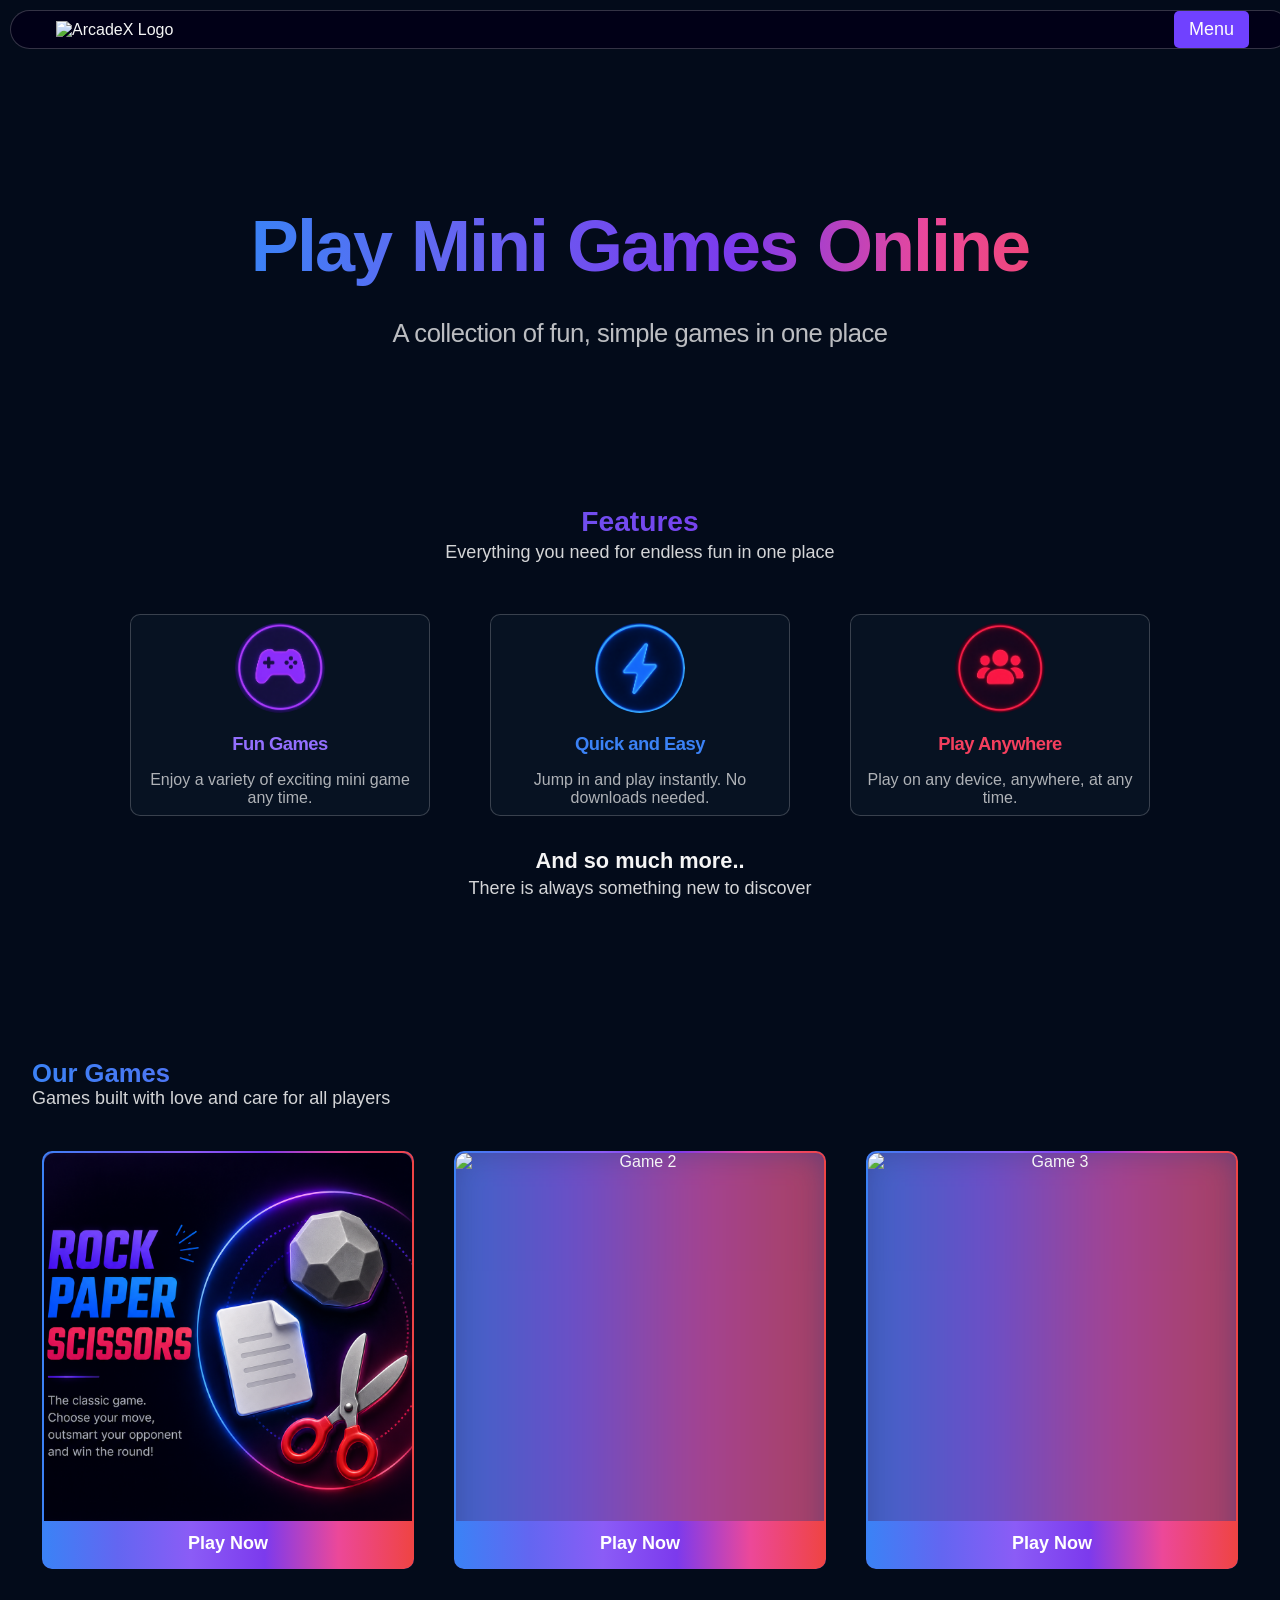
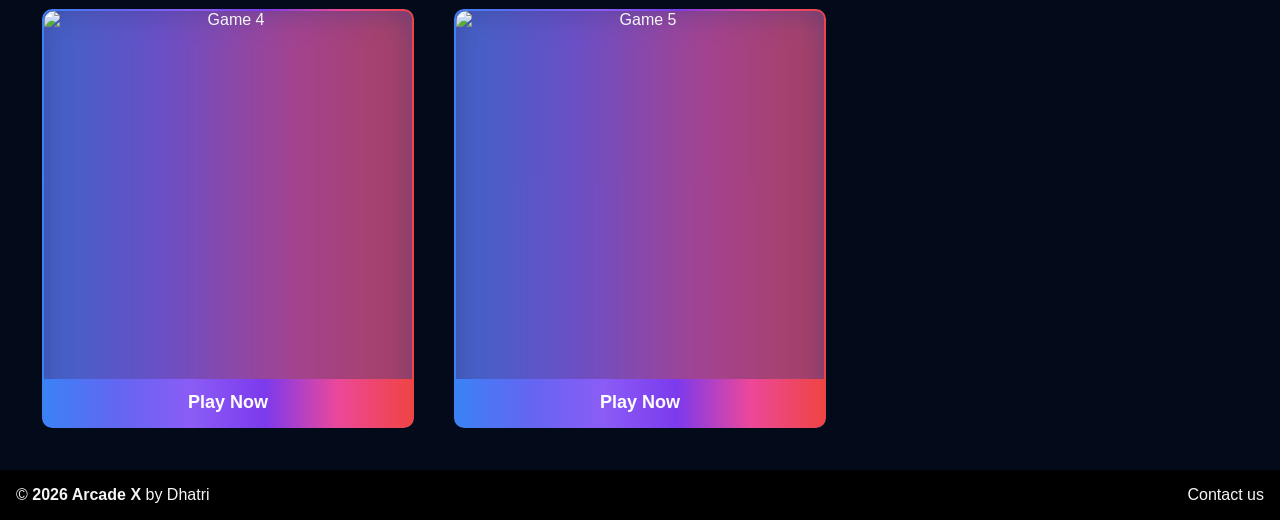
==== index.html @ 5cbf5bf0 "Basic formatting in code" ====
<!DOCTYPE html>
<html lang="en">
<head>
    <meta charset="UTF-8">
    <meta name="viewport" content="width=device-width, initial-scale=1.0">
    <title>Arcade X</title>
    <link rel="stylesheet" href="styles.css">
</head>
<body>

    <nav class="navbar">
        <div class="logo">
            <img src="images/logo.png" alt="ArcadeX Logo">
        </div>
        <div class="nav-links">
            <a>Menu</a>
        </div>
    </nav>

    <h1><span class="grad-text">Play Mini Games Online</span></h1>
    <h2>A collection of fun, simple games in one place</h2>

    <h3 class="grad-text" id="featuresMain">Features</h3>
    <p class="features-sub">Everything you need for endless fun in one place</p>

    <div class="features">

        <div class="featureBox">
            <img src="images/feature1.png" alt="Feature 1" class="feature-image">
            <h4 class="feature-title" style="color: #936ffe;">Fun Games</h4>
            <p class="feature-description">Enjoy a variety of exciting mini game any time.</p>
        </div>

        <div class="featureBox">
            <img src="images/feature2.png" alt="Feature 2" class="feature-image">
            <h4 class="feature-title" style="color: #3B82F6 ;">Quick and Easy</h4>
            <p class="feature-description">Jump in and play instantly. No downloads needed.</p>
        </div>

        <div class="featureBox">
            <img src="images/feature3.png" alt="Feature 3" class="feature-image">
            <h4 class="feature-title" style="color: #F43F5E;">Play Anywhere</h4>
            <p class="feature-description">Play on any device, anywhere, at any time.</p>
        </div>
    </div>

    <h3 class="featuresHeading">And so much more..</h3>
    <p class="features-sub">There is always something new to discover</p>

    <h3 class="grad-text" id="ourGames">Our Games</h3>
    <p class="ourGames-sub">Games built with love and care for all players</p>

    <div class="allGames">

        <div class="gameBox">
            <img src="images/game1.png" alt="Game 1" class="gameImage">
            <button class="playButton" onclick="window.location.href='RockPaperScissors/rps.html'">Play Now</button>
        </div>

        <div class="gameBox">
            <img src="images/game2.png" alt="Game 2" class="gameImage">
            <button class="playButton" onclick="window.location.href='TicTacToe/tictactoe.html'">Play Now</button>
        </div>

        <div class="gameBox">
            <img src="images/game3.png" alt="Game 3" class="gameImage">
            <button class="playButton" onclick="window.location.href='gameHub/rock-paper-scissors.html'">Play Now</button>
        </div>

        <div class="gameBox">
            <img src="images/game4.png" alt="Game 4" class="gameImage">
            <button class="playButton" onclick="window.location.href='gameHub/rock-paper-scissors.html'">Play Now</button>
        </div>

        <div class="gameBox">
            <img src="images/game5.png" alt="Game 5" class="gameImage">
            <button class="playButton" onclick="window.location.href='gameHub/rock-paper-scissors.html'">Play Now</button>
        </div>
    </div>

<footer class="footer">
    <p>&copy; <b>2026 Arcade X</b> by Dhatri</p>
    <p>Contact us</p>
</footer>

</body>
</html>
---- styles.css ----
* {
  margin: 0;
  padding: 0;
  box-sizing: border-box;
}

html {
  scroll-behavior: smooth;
}

body {
  font-family: 'Roboto', 'Noto Sans SC', 'PingFang SC', 'Helvetica Neue', Arial, sans-serif;
  color: #f5f5f5;
  text-align: center;
  background-color: #030B1A;
}

.navbar {
  margin: 10px;
  position: sticky;
  top: 0;
  z-index: 999;
  display: flex;
  justify-content: space-between;
  align-items: center;
  width: 100%;
  max-width: 2000px;
  flex-wrap: wrap;              
  padding: 0px 40px;
  background: rgba(1, 0, 23); 
  border-radius: 30px;
  border: 1px solid rgba(255, 255, 255, 0.2);
}

.logo img {
  height: 70px;                
  max-width: 100%;
  transition: transform 0.3s ease;
  padding: 5px;
}

.nav-links {
  cursor: pointer;
  display: flex;
  gap: 20px;
  flex-wrap: wrap;  
  transition: transform 10s ease-in-out;          
}

.logo img:hover {
  transform: scale(1.07);      
}

.nav-links a {
position: relative;
color: rgb(253, 252, 252);
text-decoration: none;
font-size: 18px;
background-color: #7041ff;
padding: 8px 15px;
border-radius: 5px
}

.nav-links a:hover {
  background-color: #4a20c9e2;
}

.grad-text {
    background: linear-gradient(
        90deg,
        #3B82F6 0%,
        #6366F1 10%,
        #7C3AED 25%,
        #EC4899 35%,
        #EF4444 50%,
        #EC4899 70%,
        #7C3AED 85%,
        #6366F1 90%,
        #3B82F6 100%
    );
  background-size: 250%;
  -webkit-background-clip: text;
  -webkit-text-fill-color: transparent;
  animation: cyanFlow 7s ease-in-out infinite;
}

@keyframes cyanFlow {
  0% {
    background-position: 0% center;
  }
  50% {
    background-position: 125% center;
  }
  100% {
    background-position: 250% center;
  }
}

.first {color: #9e5dfa;}
.second {color: #2668f8;}
.third {color: #f63b6d;}

h1 {
  font-family: 'Orbitron' , 'Poppins', 'Inter', 'Segoe UI', sans-serif;
  margin-top: clamp(6rem, 12vw, 12rem);
  font-size: clamp(2.5rem, 8vw, 4.5rem);
  font-weight: 700;
  letter-spacing: -2px;
  margin-bottom: clamp(0.5rem, 1vw, 1rem);
  line-height: 1.2;
  text-align: center;
  word-spacing: 2px;
  -webkit-font-smoothing: antialiased;
  -moz-osx-font-smoothing: grayscale;
}

h2 {
  display: inline-block;
  letter-spacing: -0.5px;
  line-height: 1.5;
  text-align: center;
  font-size: clamp(20px, 2vw, 60px);
  color: #f5f5f5f4;
  opacity: 0.8;
  margin-top: 12px;
  font-weight: 400;
  margin-bottom: clamp(6rem, 12vw, 12rem);
}

.featuresHeading {
  font-size: clamp(20px, 1.7vw, 30px);
  text-align: center;
}

#featuresMain {
  font-size: clamp(20px, 2.2vw, 40px);
}

.features {
  display: flex;
  justify-content: center;
  gap: clamp(20px, 5vw, 60px);
  flex-wrap: wrap; 
  margin-top: clamp(2rem, 4vw, 4rem);
  margin-bottom: clamp(2rem, 2vw, 4rem);
}

.featureBox {
  padding: clamp(0.5rem, 0.5vw, 1rem);
  background-color: #071222;
  flex: 1 1 300px; 
  max-width: 300px;
  text-align: center;
  transition: transform 0.3s ease;
  border-radius: 10px;
  border: 1px solid rgba(255, 255, 255, 0.2);
}

@media (max-width: 768px) {
  .featureBox {
    flex: 1 1 100%;
    max-width: 100%;
  }
}

.featureBox:hover {
  transform: translateY(-8px) scale(1.004);
  border-color: rgba(255, 255, 255, 0.37);
}

.features-sub {
  font-size: clamp(15px, 1.5vw, 18px);
  text-align: center;
  margin-top: clamp(0.25rem, 0.25vw, 0.5rem);
  margin-bottom: clamp(1rem, 3.5vw, 5rem);
  color: #f5f5f5dd;
}

.feature-image {
  width: clamp(50px, 7vw, 125px);
  height: clamp(50px, 7vw, 125px);
  object-fit: cover;
  border-radius: 50%;
}

.feature-title {
  font-size: clamp(0.5rem, 1.5vw, 1.15rem);
  letter-spacing: -0.5px;
  margin-top: clamp(1rem, 1vw, 2rem);
  margin-bottom: clamp(1rem, 1vw, 2rem);
  font-weight: 600;
}

.feature-description {
  opacity: 0.7;
}

#ourGames {
  font-size: clamp(20px, 2vw, 40px);
  margin-top: clamp(10rem, 1vw, 30rem);
  text-align: left;
  margin-left: clamp(0.25rem, 2.5vw, 5rem);
}

.ourGames-sub {
  font-size: clamp(15px, 1.5vw, 18px);
  text-align: left;
  margin-left: clamp(0.25rem, 2.5vw, 5rem);
  color: #f5f5f5f4;
  opacity: 0.9;
}

.allGames {
  margin: clamp(2rem, 1vw, 4rem);
  gap: clamp(2rem, 1vw, 4rem);
  display: grid;
  grid-template-columns: repeat(auto-fit, minmax(300px, 1fr));
  gap: 20px;
}

.gameBox {
  margin:10px;
  padding: 2px;
  background-color: #3b3c83;
  border-radius: 10px;
  display: flex;
  flex-direction: column;   
  align-items: center;      
  justify-content: center;
  position: relative;
  overflow: hidden;
  z-index: 1;
  transition: transform 0.3s ease;
}

.gameBox::before {
  content: "";
  position: absolute;
  inset: 0;
  padding: 2px; 
  border-radius: 10px;
  background: linear-gradient(
    90deg,
    #3B82F6,
    #6366F1,
    #8B5CF6,
    #7C3AED,
    #EC4899,
    #EF4444
  );
  -webkit-mask: 
    linear-gradient(#000 0 0) content-box, 
    linear-gradient(#000 0 0);
  -webkit-mask-composite: xor;
  mask-composite: exclude;
  z-index: -1;
}

.gameBox::after {
  content: "";
  position: absolute;
  inset: -10px;
  border-radius: 10px;
  background: linear-gradient(
    90deg,
    #3B82F6,
    #8B5CF6,
    #EC4899,
    #EF4444
  );
  filter: blur(20px);
  opacity: 0.6;
  z-index: -2;
}

.gameBox:hover {
  transform: scale(1.02) translateY(-8px);
  box-shadow: 0 10px 30px rgba(0,0,0,0.4);
}

.gameImage {
  width: 100%;
  aspect-ratio: 1/1;
  object-fit: cover;
  display: block;
  border-radius: 10px 10px 0 0;
}

.playButton {
  color: #fff;
  border: none;
  padding: clamp(0.5rem, 1vw, 1rem) clamp(1rem, 2vw, 2rem);
  font-size: clamp(14px, 1.5vw, 18px);
  cursor: pointer;
  transition: background-color 0.3s ease;
  font-weight: 700;
  width: 100%;
  border-radius: 0 0 5px 5px;
  background: linear-gradient(
    90deg,
    #3B82F6,
    #6366F1,
    #8B5CF6,
    #7C3AED,
    #EC4899,
    #EF4444
  );
}

.footer{
  background-color: rgba(0, 0, 0);
  display: flex;
  flex-wrap: wrap;
  justify-content: space-between;
  padding:clamp(1rem, 1vw, 2rem) clamp(1rem, 1vw, 4rem);
}
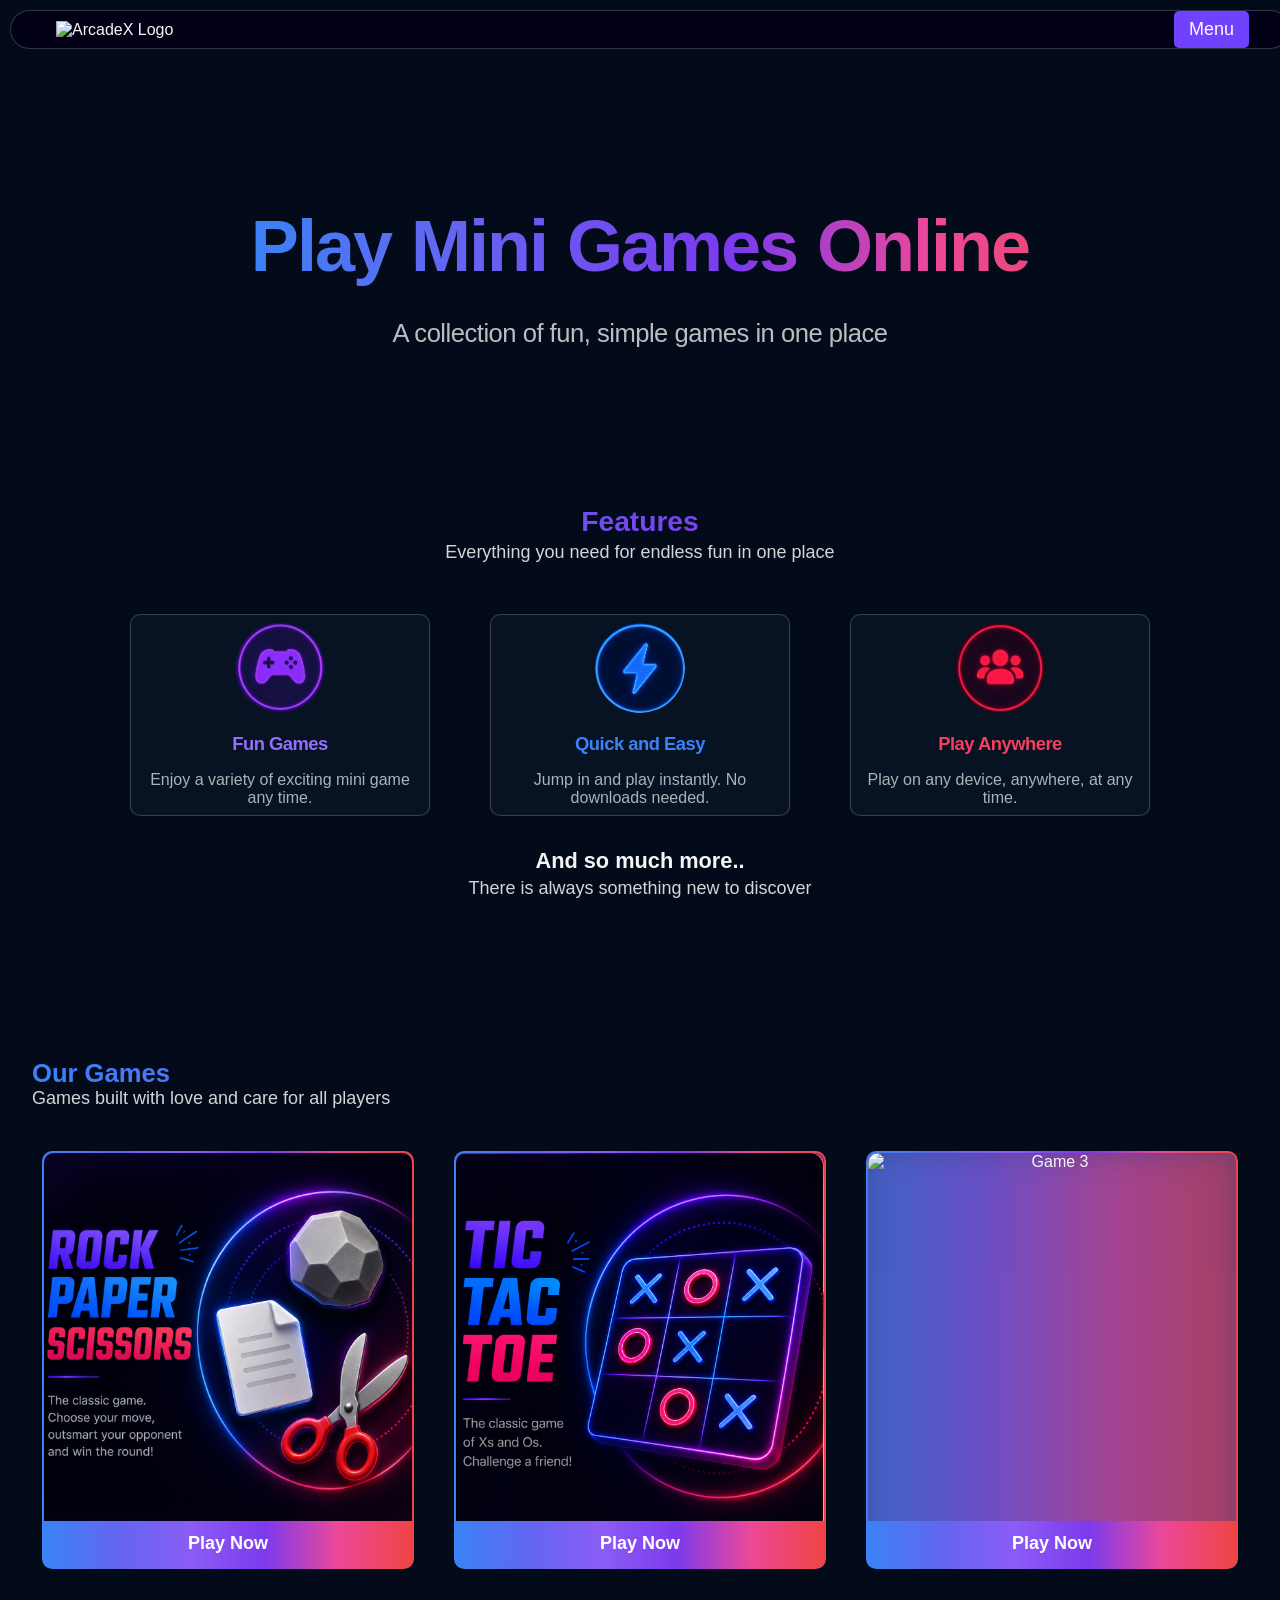
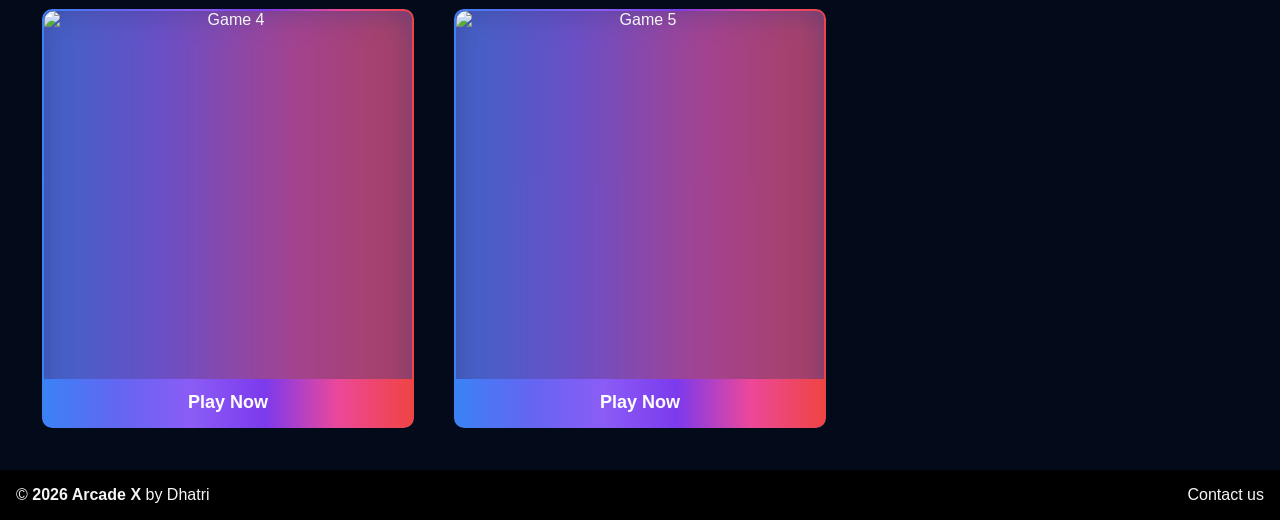
==== commit 88c4ac08: "Tic tac toe & 2048 game logic written" ====
--- a/index.html
+++ b/index.html
@@ -64,7 +64,7 @@
 
         <div class="gameBox">
             <img src="images/game3.png" alt="Game 3" class="gameImage">
-            <button class="playButton" onclick="window.location.href='gameHub/rock-paper-scissors.html'">Play Now</button>
+            <button class="playButton" onclick="window.location.href='2048/the2048.html'">Play Now</button>
         </div>
 
         <div class="gameBox">
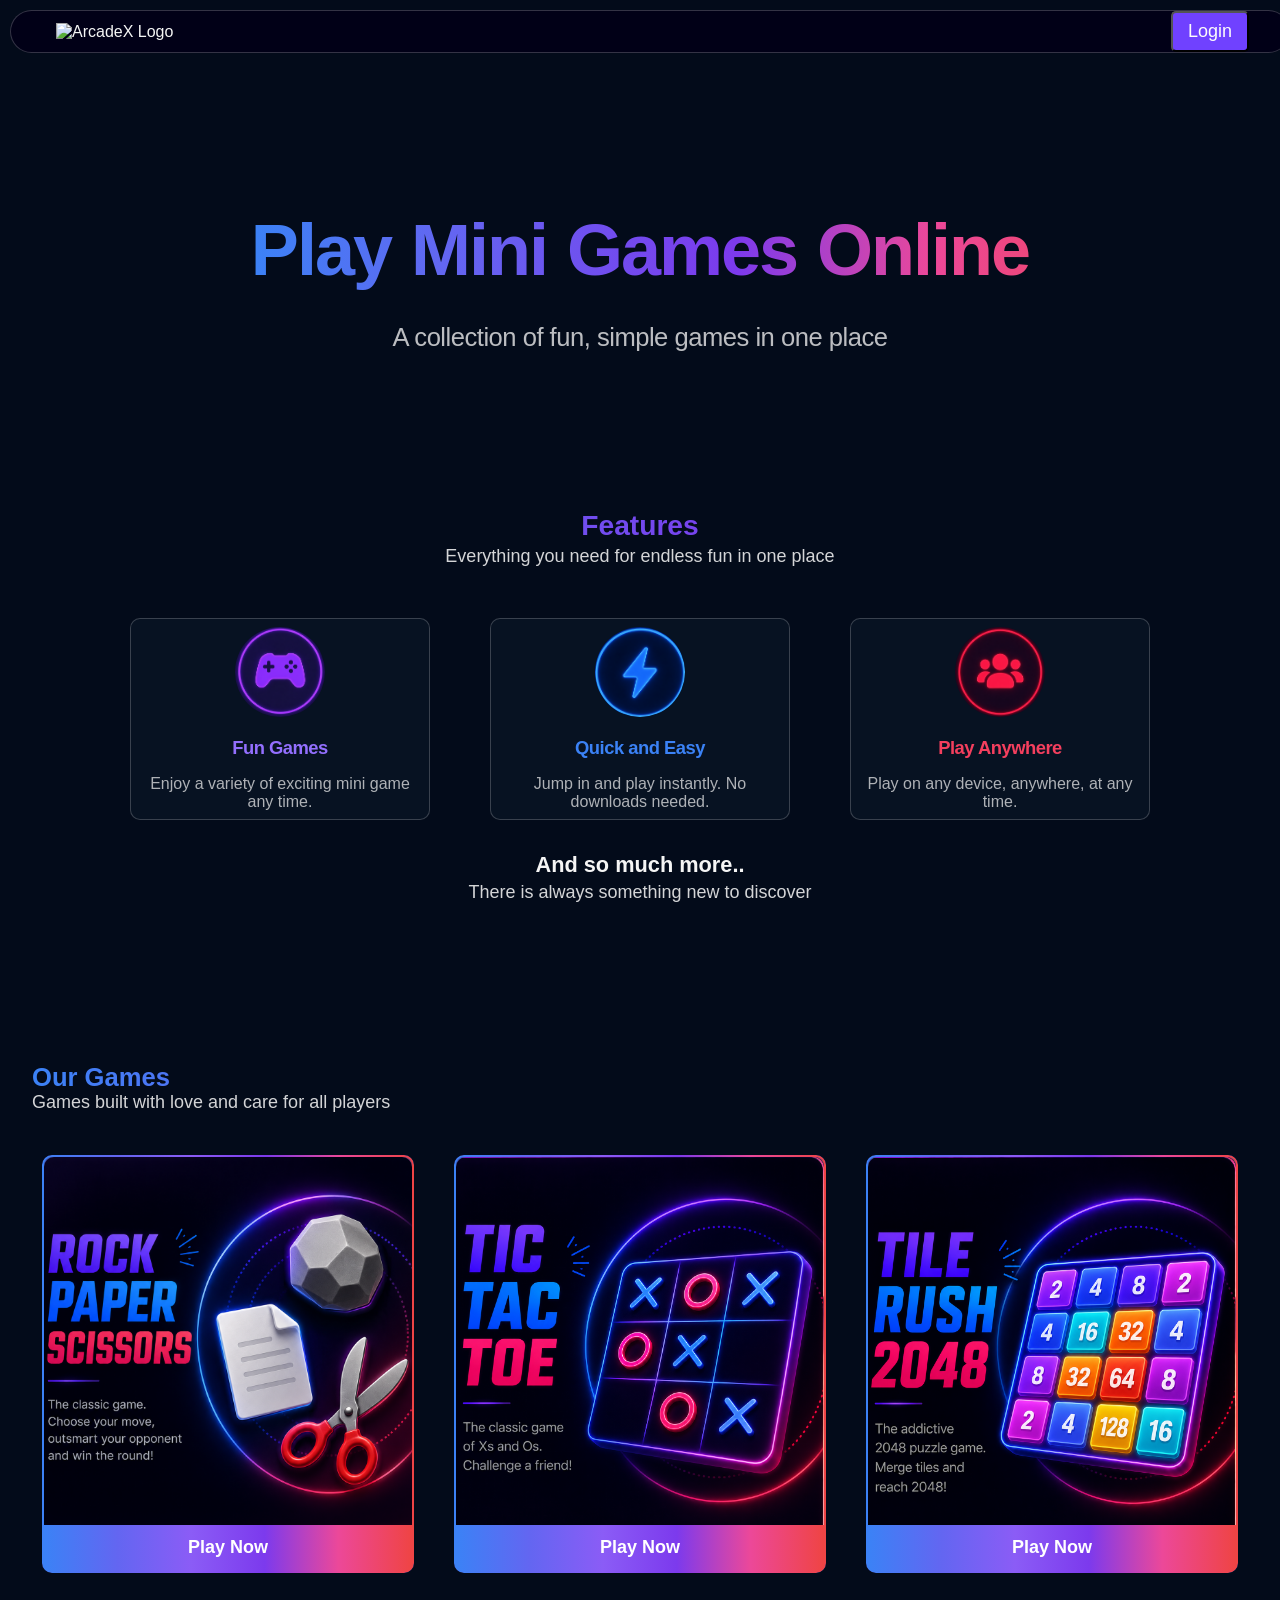
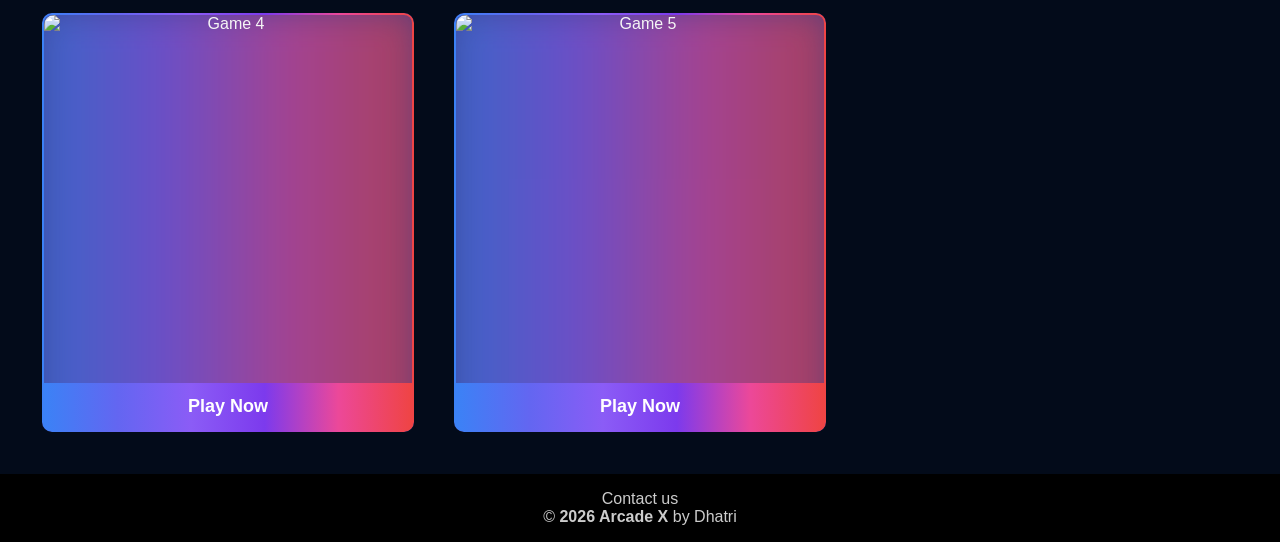
==== commit f3aedfa6: "1.Added choice boxes in rock paper scissors 2.Made login box UI" ====
--- a/index.html
+++ b/index.html
@@ -13,7 +13,7 @@
             <img src="images/logo.png" alt="ArcadeX Logo">
         </div>
         <div class="nav-links">
-            <a>Menu</a>
+            <button id="loginBtn">Login</button>
         </div>
     </nav>
 
@@ -79,10 +79,29 @@
     </div>
 
 <footer class="footer">
+    <p>Contact us</p>
     <p>&copy; <b>2026 Arcade X</b> by Dhatri</p>
-    <p>Contact us</p>
 </footer>
 
+
+<div class="login-modal" id="loginModal">
+
+  <div class="login-box">
+    <span id="closeBtn">&times;</span>
+
+    <p class="grad-text" id ="loginHeading">Login</h2></p>
+
+    <input type="email" placeholder="Email">
+    <input type="password" placeholder="Password">
+    <a class="logintext">Forgot Password?</a>
+
+    <button>Login</button>
+    <span class="logintext">Don't have an account?<a>Sign Up</a></span>
+
+  </div>
+
+</div>
+<script src="app.js"></script>
 </body>
 </html>
 
--- a/styles.css
+++ b/styles.css
@@ -39,29 +39,22 @@
   padding: 5px;
 }
 
-.nav-links {
-  cursor: pointer;
-  display: flex;
-  gap: 20px;
-  flex-wrap: wrap;  
-  transition: transform 10s ease-in-out;          
+#loginBtn {
+  cursor: pointer;  
+  transition: transform 10s ease-in-out; 
+  position: relative;
+  color: rgb(253, 252, 252);
+  font-size: 18px;
+  background-color: #7041ff;
+  padding: 8px 15px;
+  border-radius: 5px         
 }
 
 .logo img:hover {
   transform: scale(1.07);      
 }
 
-.nav-links a {
-position: relative;
-color: rgb(253, 252, 252);
-text-decoration: none;
-font-size: 18px;
-background-color: #7041ff;
-padding: 8px 15px;
-border-radius: 5px
-}
-
-.nav-links a:hover {
+#loginBtn:hover {
   background-color: #4a20c9e2;
 }
 
@@ -309,8 +302,78 @@
 
 .footer{
   background-color: rgba(0, 0, 0);
-  display: flex;
-  flex-wrap: wrap;
-  justify-content: space-between;
   padding:clamp(1rem, 1vw, 2rem) clamp(1rem, 1vw, 4rem);
+  color: rgba(255, 255, 255, 0.8);
+}
+
+.login-modal {
+  display: none;
+  position: fixed;
+  top: 0;
+  left: 0;
+  width: 100%;
+  height: 100%;
+  background: rgba(0,0,0,0.7);
+  justify-content: center;
+  align-items: center;
+  z-index: 9999;
+}
+
+.login-box {
+  background: #030B1A;
+  width: 300px;
+  border-radius: 5px;
+  text-align: center;
+  color: white;
+  position: relative;
+  padding: 15px;
+  border: 1px solid rgba(245, 245, 245, 0.6);
+}
+
+#loginHeading{
+  font-size: clamp(20px, 2vw, 40px);
+  font-weight: 900;
+  text-align: left;
+}
+
+#closeBtn {
+  background-color: #EF4444;
+  position: absolute;
+  top: 0px;
+  right: 0px;
+  cursor: pointer;
+  font-size: 20px;
+  padding-left: 5px;
+  padding-right: 5px;
+  border-radius: 0 5px 0 5px;
+}
+
+
+.login-box input {
+  width: 100%;
+  padding: 10px;
+  margin: 10px 0;
+  border: none;
+  border-radius: 5px;
+}
+
+.login-box button {
+  padding: 10px;
+  width: 100%;
+  background: #8b5cf6;
+  border: none;
+  color: white;
+  font-size: larger;
+  border-radius: 5px;
+  margin: 5px 0 5px 0;
+}
+
+.logintext{
+  font-size: small;
+  margin-bottom: 5px;
+}
+
+.login-box a{
+  color: #a57ffd;
+  text-decoration: underline;
 }
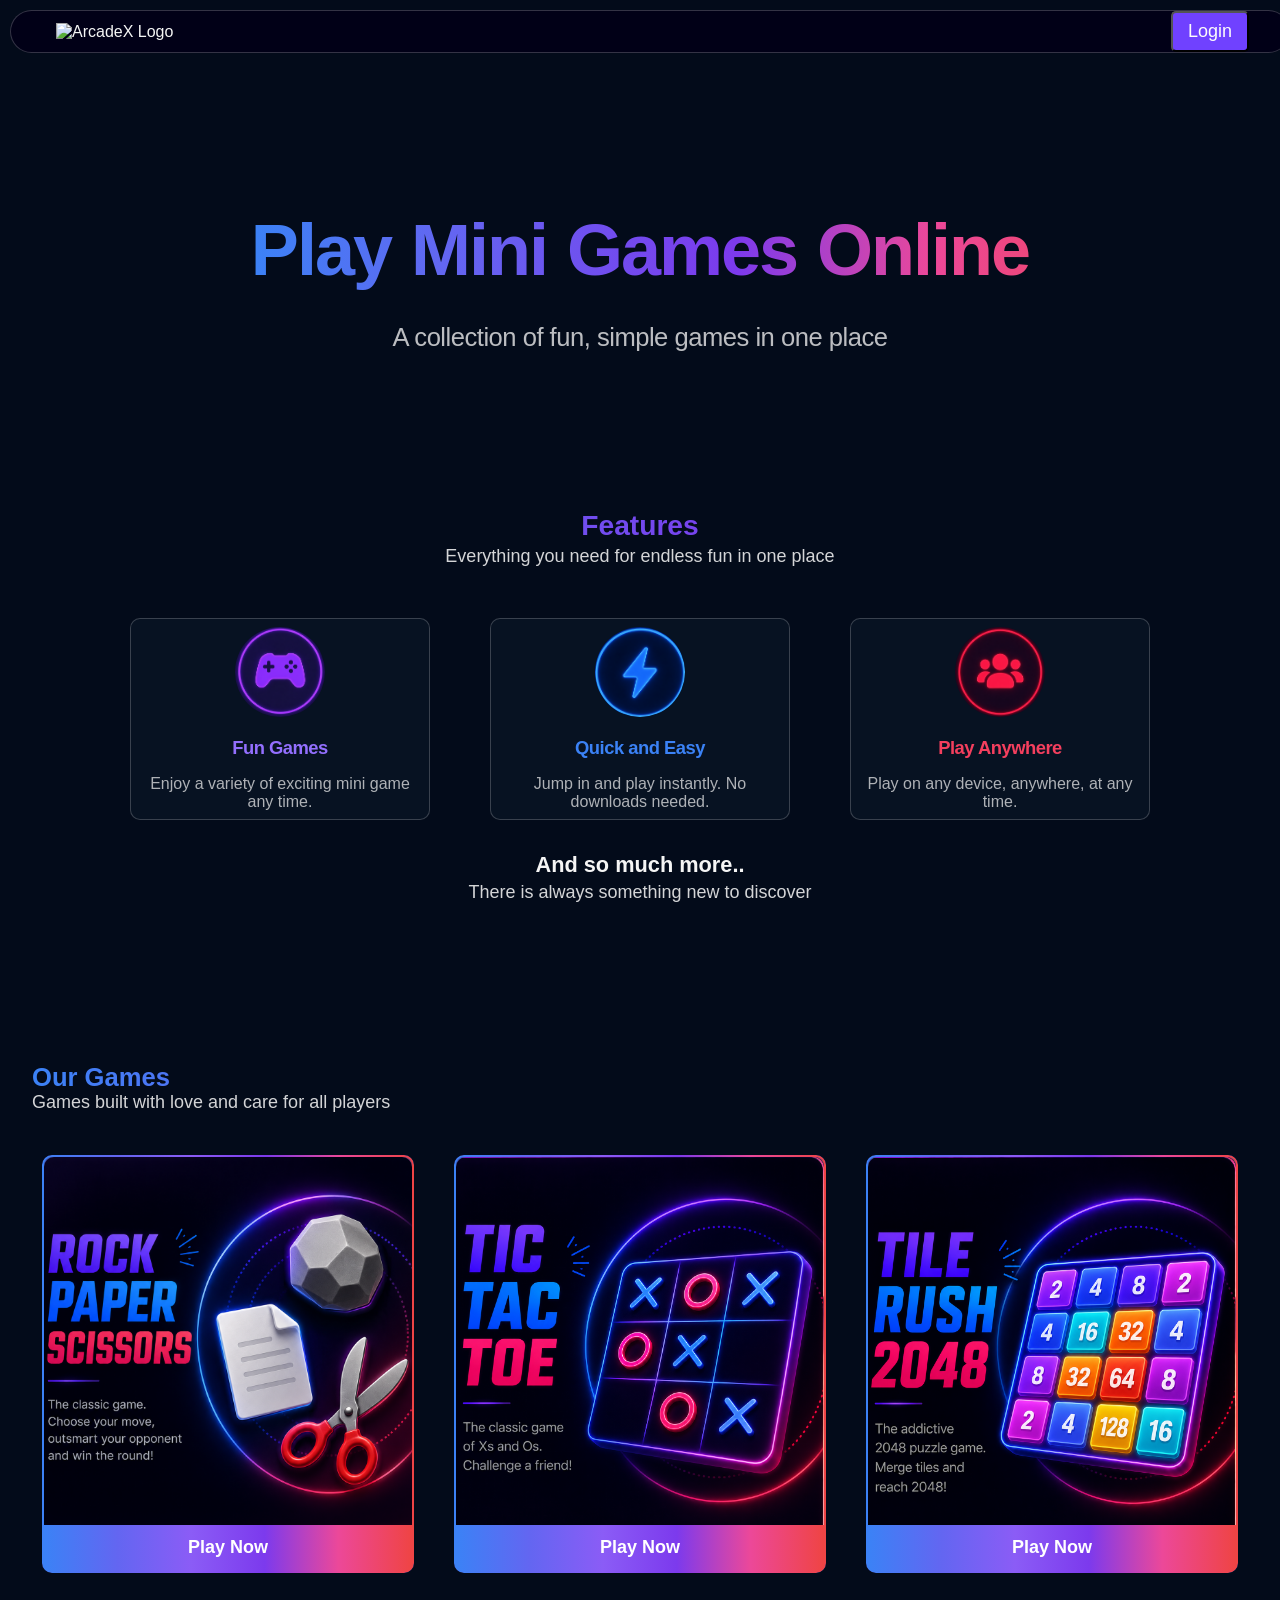
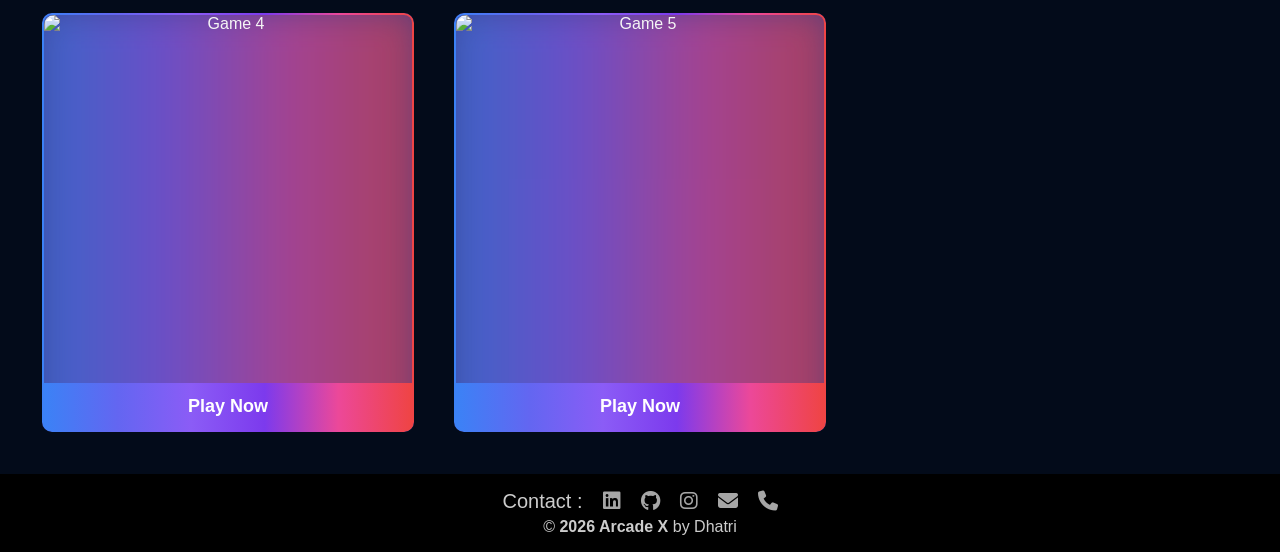
==== commit 5d03396e: "Added Firebase for login and contact links" ====
--- a/index.html
+++ b/index.html
@@ -5,6 +5,7 @@
     <meta name="viewport" content="width=device-width, initial-scale=1.0">
     <title>Arcade X</title>
     <link rel="stylesheet" href="styles.css">
+    <link rel="stylesheet" href="https://cdnjs.cloudflare.com/ajax/libs/font-awesome/6.5.0/css/all.min.css">
 </head>
 <body>
 
@@ -79,7 +80,30 @@
     </div>
 
 <footer class="footer">
-    <p>Contact us</p>
+    <div class="contact">
+        <p>Contact :</p> 
+  
+  <a href="https://linkedin.com/in/dhatri-garg-a74b1734a" target="_blank">
+    <i class="fab fa-linkedin"></i>
+  </a>
+
+  <a href="https://github.com/dhatrigarg" target="_blank">
+    <i class="fab fa-github"></i>
+  </a>
+
+  <a href="https://instagram.com/dhatrigarg" target="_blank">
+    <i class="fab fa-instagram"></i>
+  </a>
+
+  <a href="mailto:dhatrigarg67@gmail.com">
+    <i class="fas fa-envelope"></i>
+  </a>
+
+  <a href="tel:+917900724820">
+    <i class="fas fa-phone"></i>
+  </a>
+
+</div>
     <p>&copy; <b>2026 Arcade X</b> by Dhatri</p>
 </footer>
 
@@ -89,19 +113,23 @@
   <div class="login-box">
     <span id="closeBtn">&times;</span>
 
-    <p class="grad-text" id ="loginHeading">Login</h2></p>
+    <p class="grad-text" id ="loginHeading">Login</p>
 
-    <input type="email" placeholder="Email">
-    <input type="password" placeholder="Password">
-    <a class="logintext">Forgot Password?</a>
+    <input type="email" id="email" placeholder="Email">
+    <input type="password" id="password" placeholder="Password">
+    <a href="#" class="logintext">Forgot Password?</a>
 
-    <button>Login</button>
-    <span class="logintext">Don't have an account?<a>Sign Up</a></span>
+    <button onclick="login()">Login</button>
+
+    <span class="logintext">Don't have an account?<a href="#" onclick="signup(); return false;">Sign Up</a></span>
 
   </div>
 
 </div>
+
+<script type="module" src="firebase.js"></script>
 <script src="app.js"></script>
+
 </body>
 </html>
 
--- a/styles.css
+++ b/styles.css
@@ -56,6 +56,28 @@
 
 #loginBtn:hover {
   background-color: #4a20c9e2;
+}
+
+.nav-links {
+  cursor: pointer;
+  display: flex;
+  gap: 20px;
+  flex-wrap: wrap;  
+  transition: transform 10s ease-in-out;
+}
+
+.nav-links a {
+position: relative;
+color: rgb(253, 252, 252);
+text-decoration: none;
+font-size: 18px;
+background-color: #7041ff;
+padding: 8px 15px;
+border-radius: 5px
+}
+
+.nav-links a:hover {
+  background-color: #5124da;
 }
 
 .grad-text {
@@ -306,6 +328,25 @@
   color: rgba(255, 255, 255, 0.8);
 }
 
+.contact {
+  display: flex;
+  gap: 20px;
+  justify-content: center;
+  margin-bottom: 5px;
+  font-size: 20px;
+}
+
+.contact a {
+  text-decoration: none;
+  color: rgba(255, 255, 255, 0.65);
+  transition: 0.3s;
+}
+
+.contact a:hover {
+  color: white;
+  transform: scale(1.1);
+}
+
 .login-modal {
   display: none;
   position: fixed;
@@ -376,4 +417,5 @@
 .login-box a{
   color: #a57ffd;
   text-decoration: underline;
+  cursor: pointer;
 }
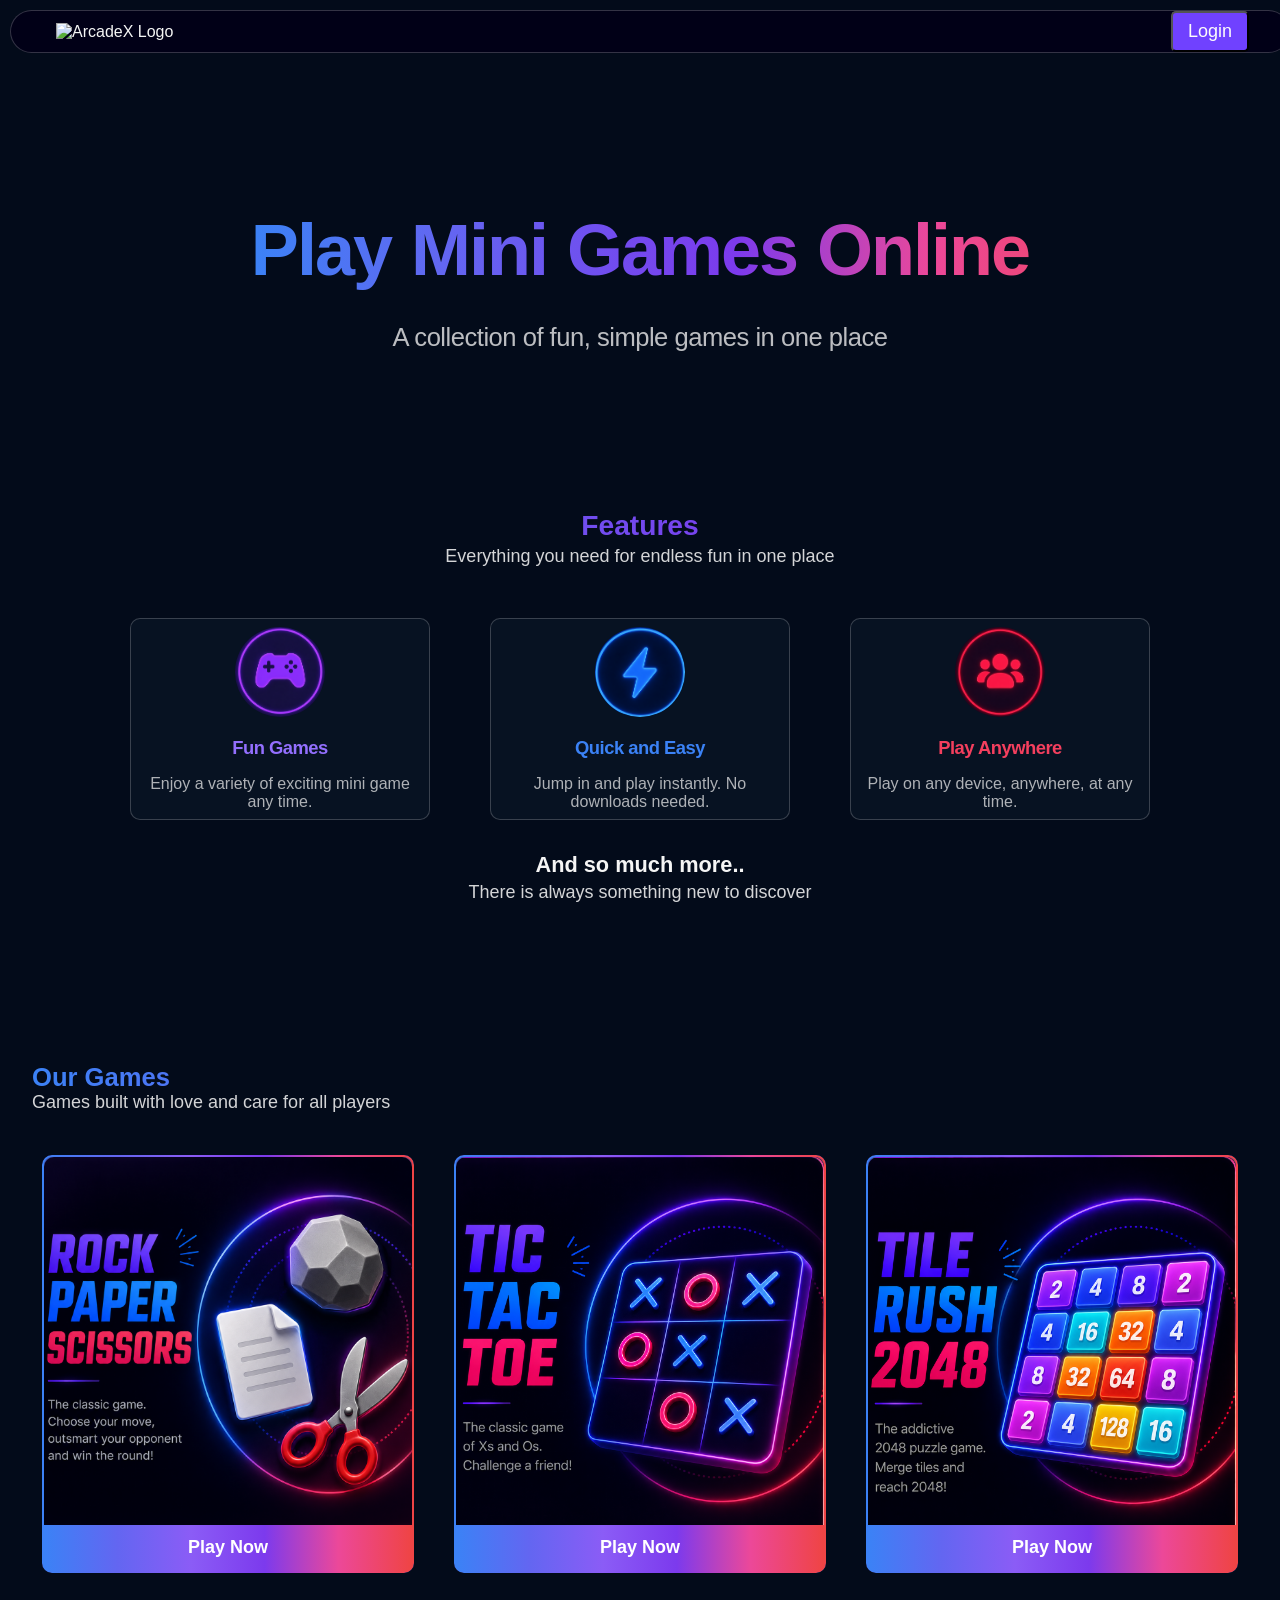
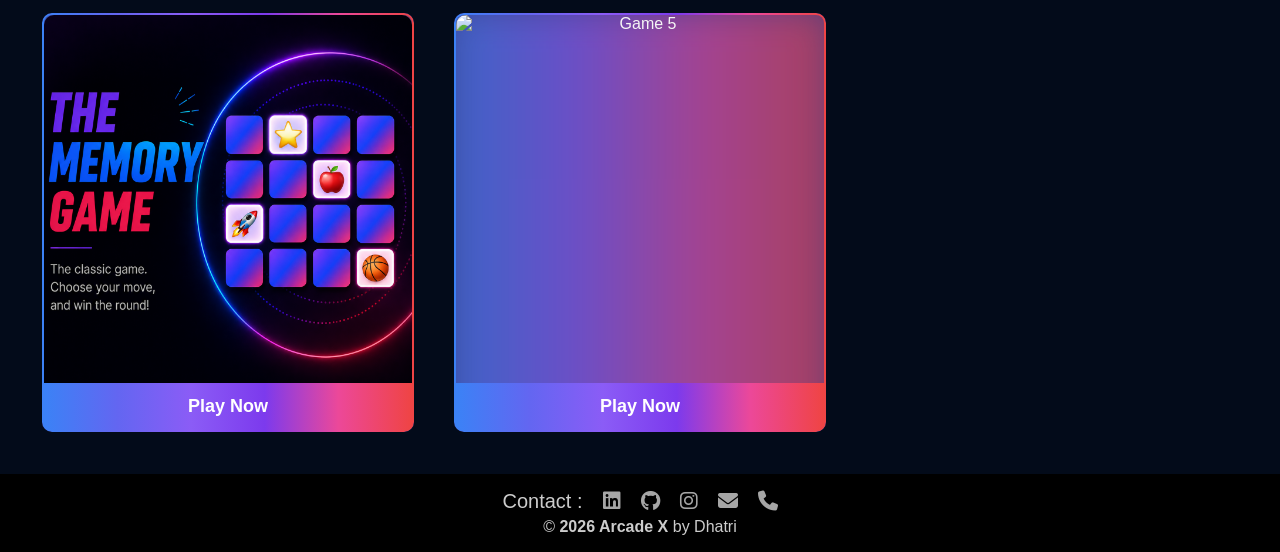
==== commit 6b37b418: "Fixed few bugs and added a new game" ====
--- a/index.html
+++ b/index.html
@@ -70,7 +70,7 @@
 
         <div class="gameBox">
             <img src="images/game4.png" alt="Game 4" class="gameImage">
-            <button class="playButton" onclick="window.location.href='gameHub/rock-paper-scissors.html'">Play Now</button>
+            <button class="playButton" onclick="window.location.href='MemoryGame/memory.html'">Play Now</button>
         </div>
 
         <div class="gameBox">
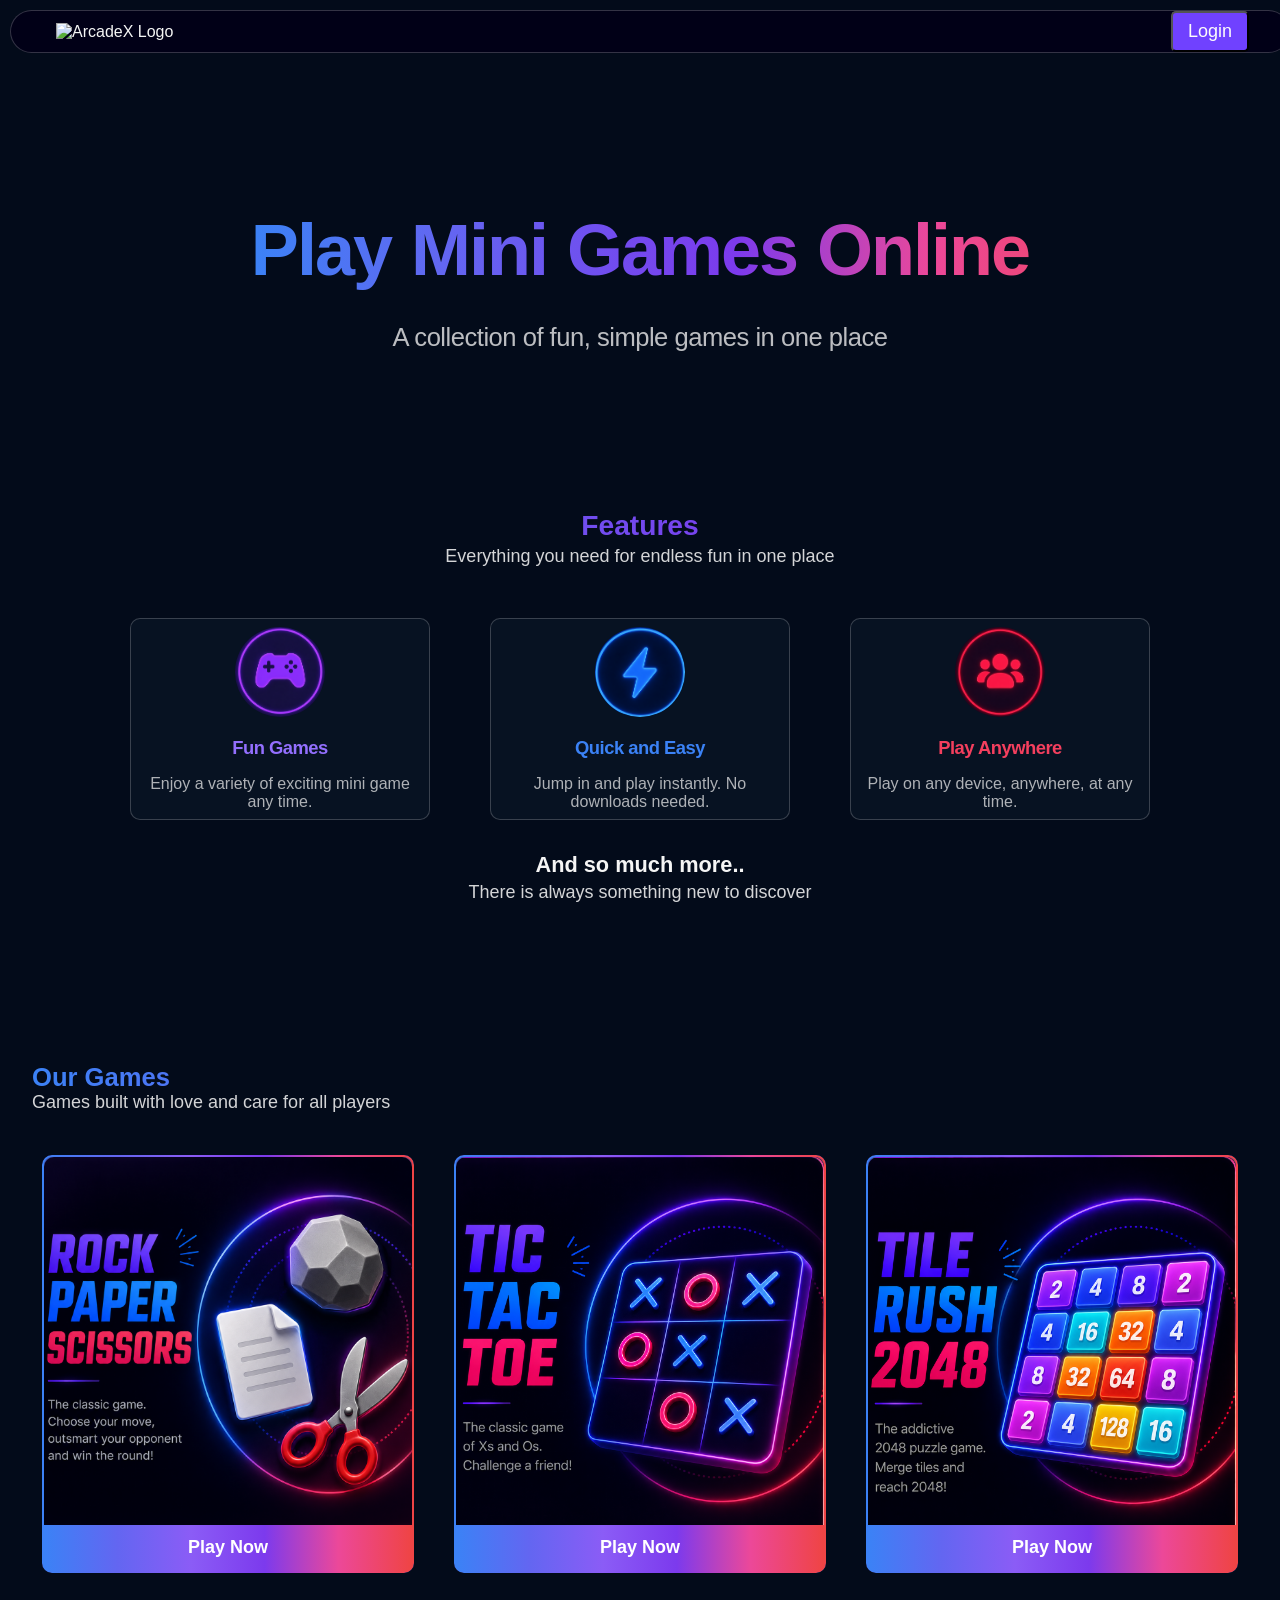
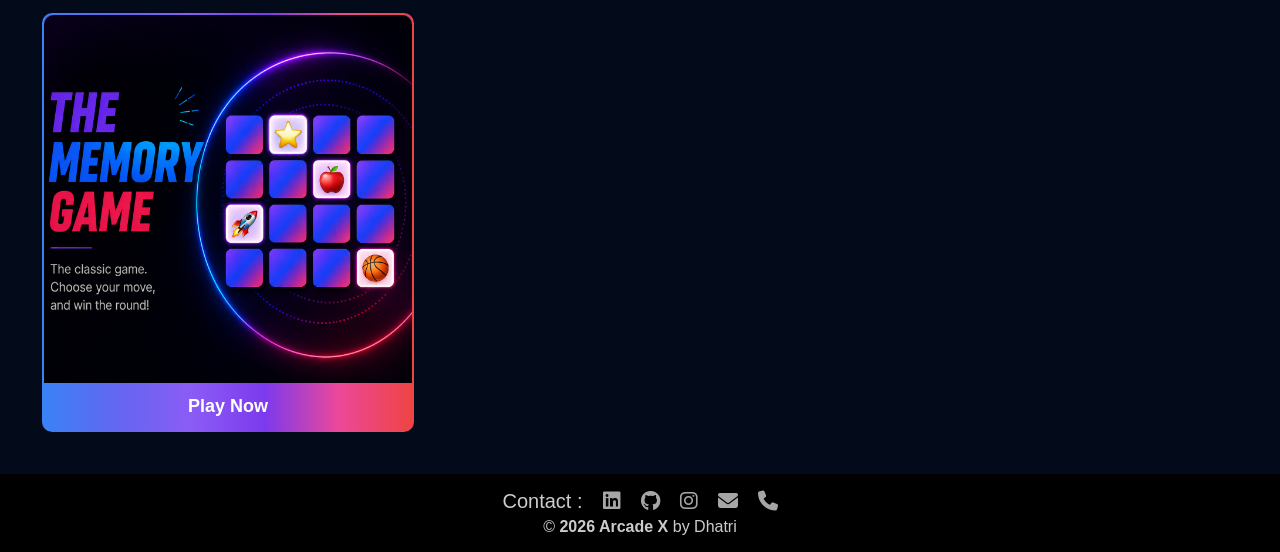
==== commit 36e3de5e: "Formatted the game 5" ====
--- a/index.html
+++ b/index.html
@@ -1,21 +1,23 @@
-<!DOCTYPE html>
+<!doctype html>
 <html lang="en">
-<head>
-    <meta charset="UTF-8">
-    <meta name="viewport" content="width=device-width, initial-scale=1.0">
+  <head>
+    <meta charset="UTF-8" />
+    <meta name="viewport" content="width=device-width, initial-scale=1.0" />
     <title>Arcade X</title>
-    <link rel="stylesheet" href="styles.css">
-    <link rel="stylesheet" href="https://cdnjs.cloudflare.com/ajax/libs/font-awesome/6.5.0/css/all.min.css">
-</head>
-<body>
-
+    <link rel="stylesheet" href="styles.css" />
+    <link
+      rel="stylesheet"
+      href="https://cdnjs.cloudflare.com/ajax/libs/font-awesome/6.5.0/css/all.min.css"
+    />
+  </head>
+  <body>
     <nav class="navbar">
-        <div class="logo">
-            <img src="images/logo.png" alt="ArcadeX Logo">
-        </div>
-        <div class="nav-links">
-            <button id="loginBtn">Login</button>
-        </div>
+      <div class="logo">
+        <img src="images/logo.png" alt="ArcadeX Logo" />
+      </div>
+      <div class="nav-links">
+        <button id="loginBtn">Login</button>
+      </div>
     </nav>
 
     <h1><span class="grad-text">Play Mini Games Online</span></h1>
@@ -25,24 +27,29 @@
     <p class="features-sub">Everything you need for endless fun in one place</p>
 
     <div class="features">
+      <div class="featureBox">
+        <img src="images/feature1.png" alt="Feature 1" class="feature-image" />
+        <h4 class="feature-title" style="color: #936ffe">Fun Games</h4>
+        <p class="feature-description">
+          Enjoy a variety of exciting mini game any time.
+        </p>
+      </div>
 
-        <div class="featureBox">
-            <img src="images/feature1.png" alt="Feature 1" class="feature-image">
-            <h4 class="feature-title" style="color: #936ffe;">Fun Games</h4>
-            <p class="feature-description">Enjoy a variety of exciting mini game any time.</p>
-        </div>
+      <div class="featureBox">
+        <img src="images/feature2.png" alt="Feature 2" class="feature-image" />
+        <h4 class="feature-title" style="color: #3b82f6">Quick and Easy</h4>
+        <p class="feature-description">
+          Jump in and play instantly. No downloads needed.
+        </p>
+      </div>
 
-        <div class="featureBox">
-            <img src="images/feature2.png" alt="Feature 2" class="feature-image">
-            <h4 class="feature-title" style="color: #3B82F6 ;">Quick and Easy</h4>
-            <p class="feature-description">Jump in and play instantly. No downloads needed.</p>
-        </div>
-
-        <div class="featureBox">
-            <img src="images/feature3.png" alt="Feature 3" class="feature-image">
-            <h4 class="feature-title" style="color: #F43F5E;">Play Anywhere</h4>
-            <p class="feature-description">Play on any device, anywhere, at any time.</p>
-        </div>
+      <div class="featureBox">
+        <img src="images/feature3.png" alt="Feature 3" class="feature-image" />
+        <h4 class="feature-title" style="color: #f43f5e">Play Anywhere</h4>
+        <p class="feature-description">
+          Play on any device, anywhere, at any time.
+        </p>
+      </div>
     </div>
 
     <h3 class="featuresHeading">And so much more..</h3>
@@ -52,85 +59,100 @@
     <p class="ourGames-sub">Games built with love and care for all players</p>
 
     <div class="allGames">
+      <div class="gameBox">
+        <img src="images/game1.png" alt="Game 1" class="gameImage" />
+        <button
+          class="playButton"
+          onclick="window.location.href = 'RockPaperScissors/rps.html'"
+        >
+          Play Now
+        </button>
+      </div>
 
-        <div class="gameBox">
-            <img src="images/game1.png" alt="Game 1" class="gameImage">
-            <button class="playButton" onclick="window.location.href='RockPaperScissors/rps.html'">Play Now</button>
-        </div>
+      <div class="gameBox">
+        <img src="images/game2.png" alt="Game 2" class="gameImage" />
+        <button
+          class="playButton"
+          onclick="window.location.href = 'TicTacToe/tictactoe.html'"
+        >
+          Play Now
+        </button>
+      </div>
 
-        <div class="gameBox">
-            <img src="images/game2.png" alt="Game 2" class="gameImage">
-            <button class="playButton" onclick="window.location.href='TicTacToe/tictactoe.html'">Play Now</button>
-        </div>
+      <div class="gameBox">
+        <img src="images/game3.png" alt="Game 3" class="gameImage" />
+        <button
+          class="playButton"
+          onclick="window.location.href = '2048/the2048.html'"
+        >
+          Play Now
+        </button>
+      </div>
 
-        <div class="gameBox">
-            <img src="images/game3.png" alt="Game 3" class="gameImage">
-            <button class="playButton" onclick="window.location.href='2048/the2048.html'">Play Now</button>
-        </div>
-
-        <div class="gameBox">
-            <img src="images/game4.png" alt="Game 4" class="gameImage">
-            <button class="playButton" onclick="window.location.href='MemoryGame/memory.html'">Play Now</button>
-        </div>
-
-        <div class="gameBox">
-            <img src="images/game5.png" alt="Game 5" class="gameImage">
-            <button class="playButton" onclick="window.location.href='gameHub/rock-paper-scissors.html'">Play Now</button>
-        </div>
+      <div class="gameBox">
+        <img src="images/game4.png" alt="Game 4" class="gameImage" />
+        <button
+          class="playButton"
+          onclick="window.location.href = 'MemoryGame/memory.html'"
+        >
+          Play Now
+        </button>
+      </div>
     </div>
 
-<footer class="footer">
-    <div class="contact">
-        <p>Contact :</p> 
-  
-  <a href="https://linkedin.com/in/dhatri-garg-a74b1734a" target="_blank">
-    <i class="fab fa-linkedin"></i>
-  </a>
+    <footer class="footer">
+      <div class="contact">
+        <p>Contact :</p>
 
-  <a href="https://github.com/dhatrigarg" target="_blank">
-    <i class="fab fa-github"></i>
-  </a>
+        <a href="https://linkedin.com/in/dhatri-garg-a74b1734a" target="_blank">
+          <i class="fab fa-linkedin"></i>
+        </a>
 
-  <a href="https://instagram.com/dhatrigarg" target="_blank">
-    <i class="fab fa-instagram"></i>
-  </a>
+        <a href="https://github.com/dhatrigarg" target="_blank">
+          <i class="fab fa-github"></i>
+        </a>
 
-  <a href="mailto:dhatrigarg67@gmail.com">
-    <i class="fas fa-envelope"></i>
-  </a>
+        <a href="https://instagram.com/dhatrigarg" target="_blank">
+          <i class="fab fa-instagram"></i>
+        </a>
 
-  <a href="tel:+917900724820">
-    <i class="fas fa-phone"></i>
-  </a>
+        <a href="mailto:dhatrigarg67@gmail.com">
+          <i class="fas fa-envelope"></i>
+        </a>
 
-</div>
-    <p>&copy; <b>2026 Arcade X</b> by Dhatri</p>
-</footer>
+        <a href="tel:+917900724820">
+          <i class="fas fa-phone"></i>
+        </a>
+      </div>
+      <p>&copy; <b>2026 Arcade X</b> by Dhatri</p>
+    </footer>
 
+    <div class="login-modal" id="loginModal">
+      <div class="login-box">
+        <span id="closeBtn">&times;</span>
 
-<div class="login-modal" id="loginModal">
+        <p class="grad-text" id="loginHeading">Login</p>
 
-  <div class="login-box">
-    <span id="closeBtn">&times;</span>
+        <input type="email" id="email" placeholder="Email" />
+        <input type="password" id="password" placeholder="Password" />
+        <a href="#" class="logintext">Forgot Password?</a>
 
-    <p class="grad-text" id ="loginHeading">Login</p>
+        <button onclick="login()">Login</button>
 
-    <input type="email" id="email" placeholder="Email">
-    <input type="password" id="password" placeholder="Password">
-    <a href="#" class="logintext">Forgot Password?</a>
+        <span class="logintext"
+          >Don't have an account?<a
+            href="#"
+            onclick="
+              signup();
+              return false;
+            "
+            >Sign Up</a
+          ></span
+        >
+      </div>
+    </div>
 
-    <button onclick="login()">Login</button>
-
-    <span class="logintext">Don't have an account?<a href="#" onclick="signup(); return false;">Sign Up</a></span>
-
-  </div>
-
-</div>
-
-<script type="module" src="firebase.js"></script>
-<script src="app.js"></script>
-
-</body>
+    <script type="module" src="firebase.js"></script>
+    <script src="app.js"></script>
+  </body>
 </html>
-
-
--- a/styles.css
+++ b/styles.css
@@ -9,10 +9,11 @@
 }
 
 body {
-  font-family: 'Roboto', 'Noto Sans SC', 'PingFang SC', 'Helvetica Neue', Arial, sans-serif;
+  font-family:
+    "Roboto", "Noto Sans SC", "PingFang SC", "Helvetica Neue", Arial, sans-serif;
   color: #f5f5f5;
   text-align: center;
-  background-color: #030B1A;
+  background-color: #030b1a;
 }
 
 .navbar {
@@ -25,33 +26,33 @@
   align-items: center;
   width: 100%;
   max-width: 2000px;
-  flex-wrap: wrap;              
+  flex-wrap: wrap;
   padding: 0px 40px;
-  background: rgba(1, 0, 23); 
+  background: rgba(1, 0, 23);
   border-radius: 30px;
   border: 1px solid rgba(255, 255, 255, 0.2);
 }
 
 .logo img {
-  height: 70px;                
+  height: 70px;
   max-width: 100%;
   transition: transform 0.3s ease;
   padding: 5px;
 }
 
 #loginBtn {
-  cursor: pointer;  
-  transition: transform 10s ease-in-out; 
+  cursor: pointer;
+  transition: transform 10s ease-in-out;
   position: relative;
   color: rgb(253, 252, 252);
   font-size: 18px;
   background-color: #7041ff;
   padding: 8px 15px;
-  border-radius: 5px         
+  border-radius: 5px;
 }
 
 .logo img:hover {
-  transform: scale(1.07);      
+  transform: scale(1.07);
 }
 
 #loginBtn:hover {
@@ -62,18 +63,18 @@
   cursor: pointer;
   display: flex;
   gap: 20px;
-  flex-wrap: wrap;  
+  flex-wrap: wrap;
   transition: transform 10s ease-in-out;
 }
 
 .nav-links a {
-position: relative;
-color: rgb(253, 252, 252);
-text-decoration: none;
-font-size: 18px;
-background-color: #7041ff;
-padding: 8px 15px;
-border-radius: 5px
+  position: relative;
+  color: rgb(253, 252, 252);
+  text-decoration: none;
+  font-size: 18px;
+  background-color: #7041ff;
+  padding: 8px 15px;
+  border-radius: 5px;
 }
 
 .nav-links a:hover {
@@ -81,18 +82,18 @@
 }
 
 .grad-text {
-    background: linear-gradient(
-        90deg,
-        #3B82F6 0%,
-        #6366F1 10%,
-        #7C3AED 25%,
-        #EC4899 35%,
-        #EF4444 50%,
-        #EC4899 70%,
-        #7C3AED 85%,
-        #6366F1 90%,
-        #3B82F6 100%
-    );
+  background: linear-gradient(
+    90deg,
+    #3b82f6 0%,
+    #6366f1 10%,
+    #7c3aed 25%,
+    #ec4899 35%,
+    #ef4444 50%,
+    #ec4899 70%,
+    #7c3aed 85%,
+    #6366f1 90%,
+    #3b82f6 100%
+  );
   background-size: 250%;
   -webkit-background-clip: text;
   -webkit-text-fill-color: transparent;
@@ -111,12 +112,18 @@
   }
 }
 
-.first {color: #9e5dfa;}
-.second {color: #2668f8;}
-.third {color: #f63b6d;}
+.first {
+  color: #9e5dfa;
+}
+.second {
+  color: #2668f8;
+}
+.third {
+  color: #f63b6d;
+}
 
 h1 {
-  font-family: 'Orbitron' , 'Poppins', 'Inter', 'Segoe UI', sans-serif;
+  font-family: "Orbitron", "Poppins", "Inter", "Segoe UI", sans-serif;
   margin-top: clamp(6rem, 12vw, 12rem);
   font-size: clamp(2.5rem, 8vw, 4.5rem);
   font-weight: 700;
@@ -155,7 +162,7 @@
   display: flex;
   justify-content: center;
   gap: clamp(20px, 5vw, 60px);
-  flex-wrap: wrap; 
+  flex-wrap: wrap;
   margin-top: clamp(2rem, 4vw, 4rem);
   margin-bottom: clamp(2rem, 2vw, 4rem);
 }
@@ -163,7 +170,7 @@
 .featureBox {
   padding: clamp(0.5rem, 0.5vw, 1rem);
   background-color: #071222;
-  flex: 1 1 300px; 
+  flex: 1 1 300px;
   max-width: 300px;
   text-align: center;
   transition: transform 0.3s ease;
@@ -234,13 +241,13 @@
 }
 
 .gameBox {
-  margin:10px;
+  margin: 10px;
   padding: 2px;
   background-color: #3b3c83;
   border-radius: 10px;
   display: flex;
-  flex-direction: column;   
-  align-items: center;      
+  flex-direction: column;
+  align-items: center;
   justify-content: center;
   position: relative;
   overflow: hidden;
@@ -252,19 +259,19 @@
   content: "";
   position: absolute;
   inset: 0;
-  padding: 2px; 
+  padding: 2px;
   border-radius: 10px;
   background: linear-gradient(
     90deg,
-    #3B82F6,
-    #6366F1,
-    #8B5CF6,
-    #7C3AED,
-    #EC4899,
-    #EF4444
+    #3b82f6,
+    #6366f1,
+    #8b5cf6,
+    #7c3aed,
+    #ec4899,
+    #ef4444
   );
-  -webkit-mask: 
-    linear-gradient(#000 0 0) content-box, 
+  -webkit-mask:
+    linear-gradient(#000 0 0) content-box,
     linear-gradient(#000 0 0);
   -webkit-mask-composite: xor;
   mask-composite: exclude;
@@ -276,13 +283,7 @@
   position: absolute;
   inset: -10px;
   border-radius: 10px;
-  background: linear-gradient(
-    90deg,
-    #3B82F6,
-    #8B5CF6,
-    #EC4899,
-    #EF4444
-  );
+  background: linear-gradient(90deg, #3b82f6, #8b5cf6, #ec4899, #ef4444);
   filter: blur(20px);
   opacity: 0.6;
   z-index: -2;
@@ -290,7 +291,7 @@
 
 .gameBox:hover {
   transform: scale(1.02) translateY(-8px);
-  box-shadow: 0 10px 30px rgba(0,0,0,0.4);
+  box-shadow: 0 10px 30px rgba(0, 0, 0, 0.4);
 }
 
 .gameImage {
@@ -313,18 +314,18 @@
   border-radius: 0 0 5px 5px;
   background: linear-gradient(
     90deg,
-    #3B82F6,
-    #6366F1,
-    #8B5CF6,
-    #7C3AED,
-    #EC4899,
-    #EF4444
+    #3b82f6,
+    #6366f1,
+    #8b5cf6,
+    #7c3aed,
+    #ec4899,
+    #ef4444
   );
 }
 
-.footer{
+.footer {
   background-color: rgba(0, 0, 0);
-  padding:clamp(1rem, 1vw, 2rem) clamp(1rem, 1vw, 4rem);
+  padding: clamp(1rem, 1vw, 2rem) clamp(1rem, 1vw, 4rem);
   color: rgba(255, 255, 255, 0.8);
 }
 
@@ -354,14 +355,14 @@
   left: 0;
   width: 100%;
   height: 100%;
-  background: rgba(0,0,0,0.7);
+  background: rgba(0, 0, 0, 0.7);
   justify-content: center;
   align-items: center;
   z-index: 9999;
 }
 
 .login-box {
-  background: #030B1A;
+  background: #030b1a;
   width: 300px;
   border-radius: 5px;
   text-align: center;
@@ -371,14 +372,14 @@
   border: 1px solid rgba(245, 245, 245, 0.6);
 }
 
-#loginHeading{
+#loginHeading {
   font-size: clamp(20px, 2vw, 40px);
   font-weight: 900;
   text-align: left;
 }
 
 #closeBtn {
-  background-color: #EF4444;
+  background-color: #ef4444;
   position: absolute;
   top: 0px;
   right: 0px;
@@ -389,7 +390,6 @@
   border-radius: 0 5px 0 5px;
 }
 
-
 .login-box input {
   width: 100%;
   padding: 10px;
@@ -409,13 +409,13 @@
   margin: 5px 0 5px 0;
 }
 
-.logintext{
+.logintext {
   font-size: small;
   margin-bottom: 5px;
 }
 
-.login-box a{
+.login-box a {
   color: #a57ffd;
   text-decoration: underline;
   cursor: pointer;
-}+}
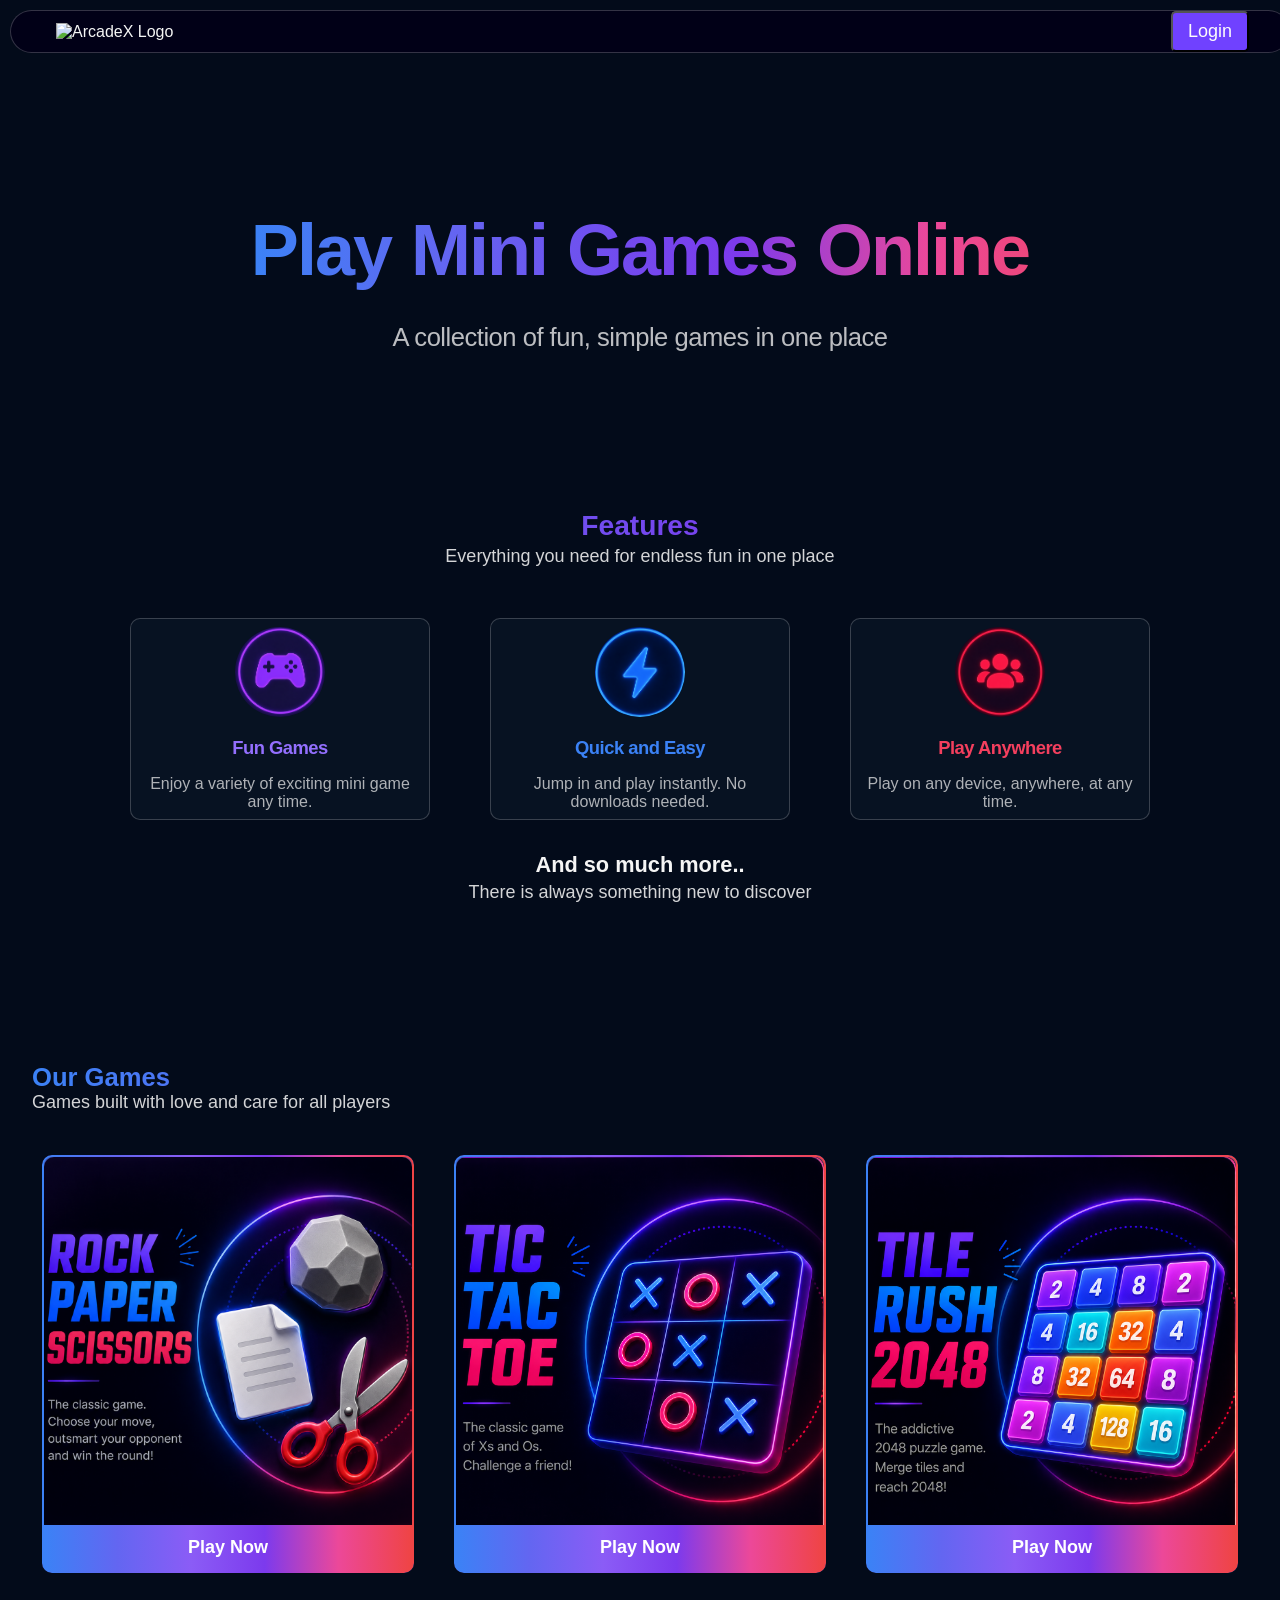
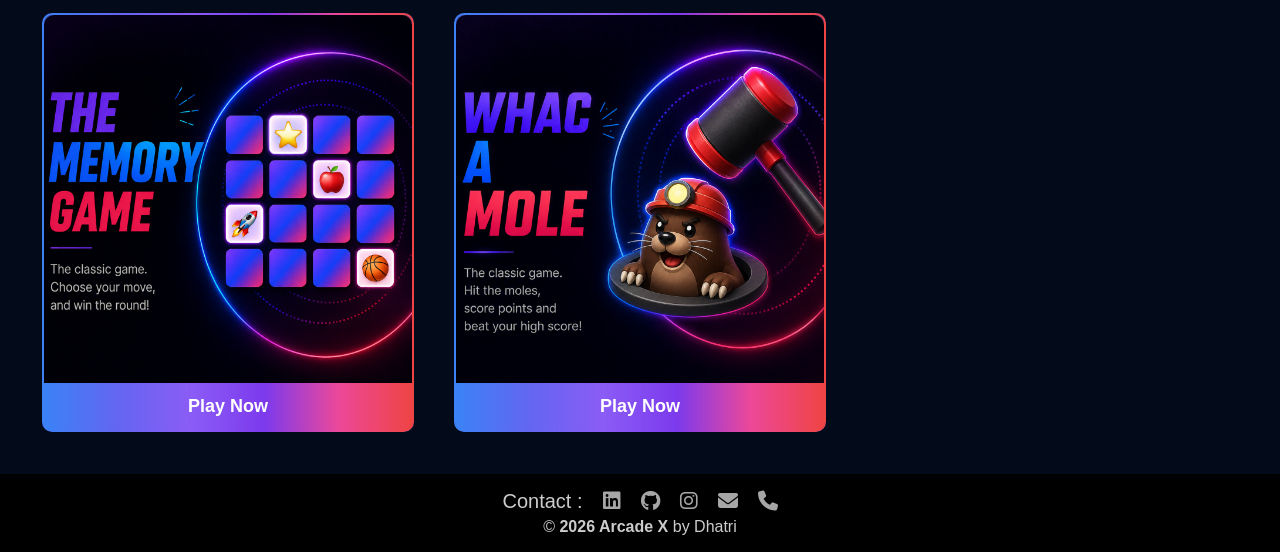
==== commit ee076ef0: "feat: add Whac-A-Mole game to ArcadeX" ====
--- a/index.html
+++ b/index.html
@@ -98,6 +98,16 @@
           Play Now
         </button>
       </div>
+
+      <div class="gameBox">
+        <img src="images/game5.png" alt="Game 5" class="gameImage" />
+        <button
+          class="playButton"
+          onclick="window.location.href = 'WhacAMole/whacamole.html'"
+        >
+          Play Now
+        </button>
+      </div>
     </div>
 
     <footer class="footer">
